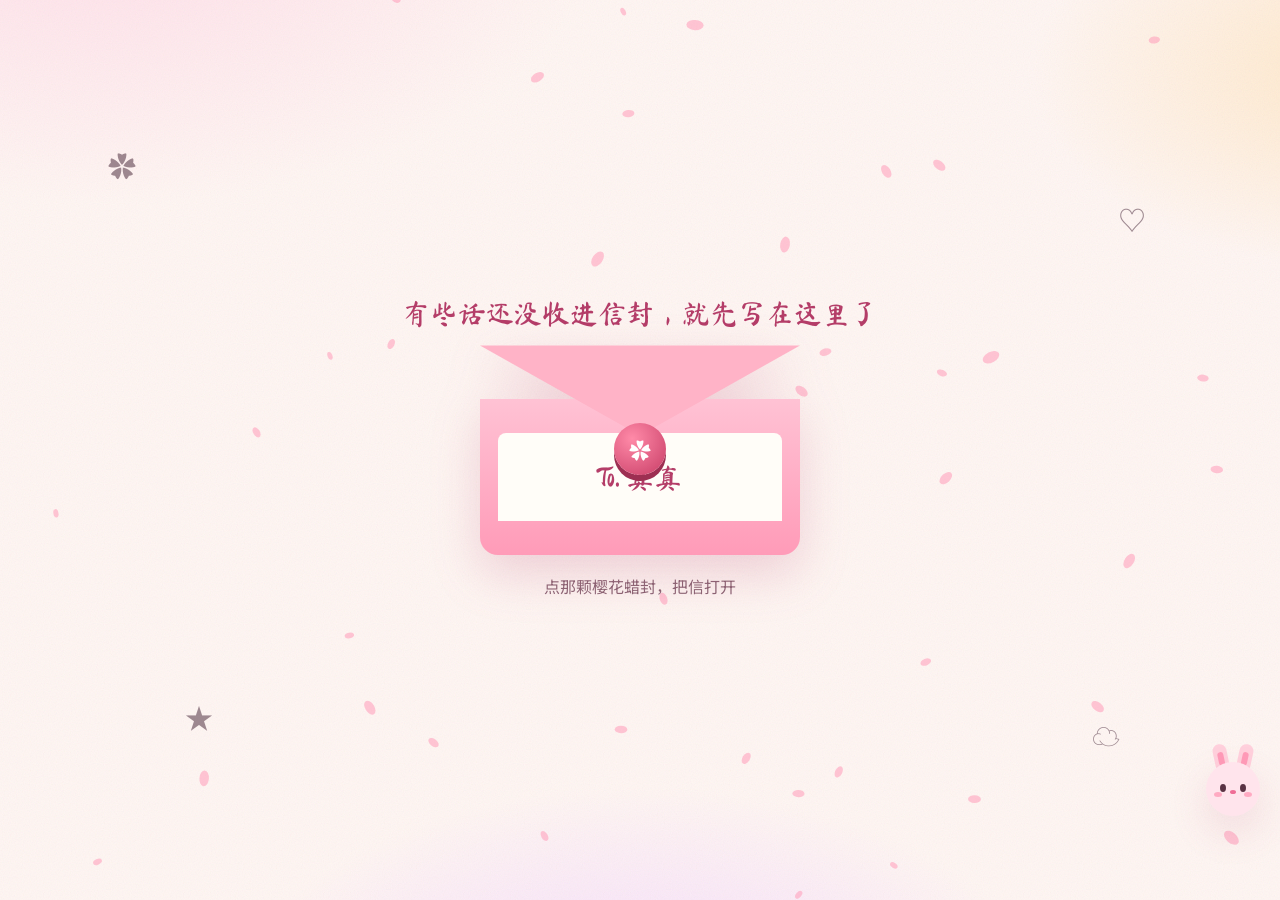
==== index.html @ fe78d2ff "Add files via upload" ====
<!DOCTYPE html>
<html lang="zh-CN">
<head>
  <meta charset="UTF-8" />
  <meta name="viewport" content="width=device-width, initial-scale=1, viewport-fit=cover" />
  <meta name="theme-color" content="#ffb3c7" />
  <title>To 真真</title>
  <meta name="description" content="狗晨留给真真的几页字。打开就会看见。" />
  <meta property="og:title" content="To 真真" />
  <meta property="og:description" content="有些话还没收进信封，就先写在这里了。" />
  <link rel="icon" href="assets/favicon.svg" type="image/svg+xml" />
  <link rel="preconnect" href="https://fonts.googleapis.com" />
  <link rel="preconnect" href="https://fonts.gstatic.com" crossorigin />
  <link href="https://fonts.googleapis.com/css2?family=Ma+Shan+Zheng&family=Noto+Sans+SC:wght@400;500;700&family=Noto+Serif+SC:wght@400;600&family=ZCOOL+XiaoWei&display=swap" rel="stylesheet" />
  <link rel="stylesheet" href="css/style.css" />
</head>
<body>
  <canvas id="fx" aria-hidden="true"></canvas>
  <div class="grain" aria-hidden="true"></div>

  <div id="loader" class="screen loader hidden">
    <div class="loader-card">
      <div class="chibi chibi-lg" aria-hidden="true">
        <span class="ear left"></span><span class="ear right"></span>
        <span class="face">
          <i class="eye"></i><i class="eye"></i>
          <i class="blush l"></i><i class="blush r"></i>
          <i class="nose"></i>
        </span>
      </div>
      <p class="hand">正在把信封展开…</p>
      <div class="bar"><i></i></div>
    </div>
  </div>

  <div id="gate" class="screen gate hidden">
    <div class="paper-card gate-card">
      <div class="tape"></div>
      <h2 class="cute-title">先说一个小暗号</h2>
      <p class="soft" id="secretHint">只有我们知道的那句</p>
      <form id="gateForm">
        <input id="secretInput" type="text" autocomplete="off" placeholder="在这里轻轻输入…" />
        <button type="submit" class="btn">进去看看</button>
      </form>
      <p class="tiny error hidden" id="gateError">好像不是这个哦，再想想？</p>
    </div>
  </div>

  <div id="landing" class="screen landing">
    <div class="float-stickers">
      <button class="sticker s1" data-egg="0" type="button">✿</button>
      <button class="sticker s2" data-egg="1" type="button">♡</button>
      <button class="sticker s3" data-egg="2" type="button">★</button>
      <button class="sticker s4" data-egg="3" type="button">☁</button>
    </div>

    <p class="landing-kicker" id="landingLine">有些话还没收进信封，就先写在这里了</p>
    <button class="envelope" id="envelope" type="button" aria-label="打开信封">
      <span class="flap"></span>
      <span class="pocket"></span>
      <span class="letter-peek" id="letterPeek">To. 真真</span>
      <span class="seal" id="seal">✿</span>
    </button>
    <p class="soft landing-hint" id="landingHint">点那颗樱花蜡封，把信打开</p>
  </div>

  <div id="app" class="app hidden">
    <header class="topbar">
      <div class="brand">
        <span class="heart-dot" data-egg="4" role="button" tabindex="0"></span>
        <span id="pageTitle">To 真真</span>
      </div>
      <div class="top-actions">
        <span class="egg-chip" id="eggChip" hidden>彩蛋 0</span>
        <button class="icon-btn" id="musicBtn" type="button" aria-label="音乐盒">♪</button>
        <button class="icon-btn" id="themeBtn" type="button" aria-label="日夜">☾</button>
      </div>
    </header>

    <main>
      <section class="page active" id="page-home" data-page="home">
        <div class="hero-block">
          <p class="stamp" id="todayStamp">今天</p>
          <h1 class="hero-title"><span id="herNameHero">真真</span></h1>
          <p class="hero-sub" id="subtitle">有些话，适合慢慢看</p>
          <p class="from-line">from <span id="myNameHero">狗晨</span> · 写给你看的几页</p>
        </div>

        <button class="vn-box" id="vnBox" type="button">
          <span class="vn-name" id="vnName">狗晨</span>
          <p class="vn-line" id="vnLine">有些话，想慢慢说给你听。</p>
          <span class="vn-hint">点这里看下一句 ▸</span>
        </button>

        <div class="nav-grid" id="navGrid"></div>

        <div class="home-row">
          <article class="paper-card tilt-right">
            <div class="tape mint"></div>
            <h3>从 8.9 起</h3>
            <p class="big-num"><span id="homeDays">0</span><small> 天</small></p>
            <p class="soft">把日子折成可以看见的数</p>
          </article>
        </div>

        <article class="paper-card">
          <h3>小花园</h3>
          <p class="soft">点还没开的花苞，会开出一句想对你说的话。</p>
          <div class="garden" id="garden"></div>
        </article>
      </section>

      <section class="page" id="page-letter" data-page="letter">
        <article class="letter-sheet">
          <div class="letter-head">
            <span class="wax">桜</span>
            <h2 id="letterTitle">还没寄出的一封</h2>
            <button class="egg-star" data-egg="5" type="button" aria-label="星星">✦</button>
          </div>
          <p class="letter-body" id="letterBody"></p>
          <p class="letter-sign" id="letterSign"></p>
          <button class="btn ghost" id="replayLetter" type="button">再读一遍</button>
        </article>
        <article class="paper-card makeup-card">
          <div class="tape pink"></div>
          <p class="makeup-tag">妆容</p>
          <h3 id="makeupTitle">底妆很清透底很服帖！鼻翼这些容易卡粉的小细节都处理的很好（有仔细观察）很像原生皮肤！妆面质感超好。</h3>
        </article>
      </section>

      <section class="page" id="page-time" data-page="time">
        <div class="section-head">
          <h2 class="cute-title">把日子数清楚</h2>
          <p class="soft">认识、分别，和还可以倒数的那些天。</p>
        </div>
        <div class="timeline" id="timeline"></div>
        <div class="time-grid">
          <article class="paper-card clock-card">
            <h3>认识了多少天</h3>
            <p class="mega" id="daysKnown">0</p>
            <p class="soft" id="meetLabel"></p>
          </article>
          <article class="paper-card clock-card">
            <h3>分别</h3>
            <p class="mega" id="daysFarewell">0</p>
            <p class="soft" id="farewellLabel"></p>
          </article>
          <article class="paper-card clock-card span-2">
            <h3 id="specialLabel">特别日子</h3>
            <div class="countdown" id="countdown"></div>
          </article>
        </div>
        <article class="paper-card custom-count">
          <div class="tape lemon"></div>
          <h3>给自己做一个倒数</h3>
          <div class="row-form">
            <input id="customDate" type="date" />
            <input id="customTitle" type="text" maxlength="20" placeholder="比如：下次考试 / 下次见面" />
            <button class="btn" id="saveCustom" type="button">开始倒数</button>
          </div>
          <div class="countdown" id="customCountdown"></div>
        </article>
      </section>

      <section class="page" id="page-memories" data-page="memories">
        <div class="section-head">
          <h2 class="cute-title">碎片墙</h2>
          <p class="soft">先用插画占着位子。以后可以换成真正的照片。</p>
        </div>
        <div class="polaroid-wall" id="memoryWall"></div>
      </section>

      <section class="page" id="page-secret" data-page="secret">
        <div class="night-field">
          <p class="soft center night-copy">天上有一颗更亮的星。连点五次。</p>
          <button class="secret-star" id="secretStar" type="button" aria-label="星星">✦</button>
          <article class="paper-card hidden" id="secretCard">
            <h3>找到啦</h3>
            <p id="hiddenMessage"></p>
          </article>
        </div>
      </section>
    </main>

    <nav class="dock" id="dock" aria-label="栏目"></nav>
  </div>

  <button class="mascot" id="mascot" type="button" aria-label="团子">
    <span class="chibi">
      <span class="ear left"></span><span class="ear right"></span>
      <span class="face">
        <i class="eye"></i><i class="eye"></i>
        <i class="blush l"></i><i class="blush r"></i>
        <i class="nose"></i>
      </span>
    </span>
    <span class="bubble hidden" id="mascotBubble"></span>
  </button>

  <script src="js/config.js"></script>
  <script src="js/main.js"></script>
</body>
</html>
---- css/style.css ----
:root {
  --cream: #fff6f3;
  --paper: #fffdfb;
  --blush: #ffd6e2;
  --pink: #ff9bb8;
  --rose: #ef6d96;
  --deep: #b43d68;
  --ink: #4f3040;
  --mute: #8b6574;
  --gold: #f3c48a;
  --mint: #c8efe4;
  --lemon: #ffe7b3;
  --lavender: #ead4f6;
  --shadow: 0 16px 40px rgba(180, 61, 104, 0.14);
  --font-ui: "Noto Sans SC", "PingFang SC", sans-serif;
  --font-cute: "ZCOOL XiaoWei", "Ma Shan Zheng", serif;
  --font-hand: "Ma Shan Zheng", "ZCOOL XiaoWei", cursive;
  --font-serif: "Noto Serif SC", "Songti SC", serif;
}

*,
*::before,
*::after { box-sizing: border-box; }

html, body { margin: 0; min-height: 100%; }

body {
  font-family: var(--font-ui);
  color: var(--ink);
  background:
    radial-gradient(900px 500px at 8% -8%, #ffe0ea 0%, transparent 55%),
    radial-gradient(700px 400px at 108% 8%, #ffe8c8 0%, transparent 50%),
    radial-gradient(800px 500px at 50% 118%, #f3d6ff 0%, transparent 55%),
    var(--cream);
  overflow-x: hidden;
}

body.night {
  --cream: #22161f;
  --paper: #35242c;
  --ink: #ffe9f0;
  --mute: #d7b0be;
  --shadow: 0 16px 40px rgba(0, 0, 0, 0.35);
  background:
    radial-gradient(700px 400px at 18% 0%, #4a2740 0%, transparent 55%),
    radial-gradient(600px 360px at 100% 18%, #3a2a55 0%, transparent 50%),
    #161016;
}

#fx {
  position: fixed;
  inset: 0;
  width: 100%;
  height: 100%;
  pointer-events: none;
  z-index: 3;
}

.grain {
  position: fixed;
  inset: 0;
  pointer-events: none;
  z-index: 2;
  opacity: .18;
  background-image: url("data:image/svg+xml,%3Csvg xmlns='http://www.w3.org/2000/svg' width='140' height='140'%3E%3Cfilter id='n'%3E%3CfeTurbulence type='fractalNoise' baseFrequency='.85' numOctaves='2' stitchTiles='stitch'/%3E%3C/filter%3E%3Crect width='140' height='140' filter='url(%23n)' opacity='.45'/%3E%3C/svg%3E");
}

.hidden { display: none !important; }

.screen {
  min-height: 100dvh;
  display: grid;
  place-items: center;
  padding: 24px;
  position: relative;
  z-index: 4;
}

.loader-card, .gate-card { text-align: center; }
.hand {
  font-family: var(--font-hand);
  font-size: 24px;
  color: var(--deep);
  margin: 12px 0 0;
}

.bar {
  width: 160px;
  height: 8px;
  margin: 16px auto 0;
  background: #ffd0dd;
  border-radius: 99px;
  overflow: hidden;
}

.bar i {
  display: block;
  height: 100%;
  width: 40%;
  background: linear-gradient(90deg, #ff9bb8, #ef6d96);
  border-radius: 99px;
  animation: load 1.1s ease-in-out infinite;
}

@keyframes load {
  0% { transform: translateX(-80%); }
  100% { transform: translateX(280%); }
}

.paper-card {
  position: relative;
  background: var(--paper);
  border-radius: 22px;
  padding: 22px 22px 20px;
  box-shadow: var(--shadow);
  border: 1px solid rgba(239, 109, 150, 0.12);
}

.tape {
  position: absolute;
  top: -12px;
  left: 50%;
  width: 88px;
  height: 22px;
  transform: translateX(-50%) rotate(-3deg);
  background: rgba(255, 183, 204, 0.72);
  border-radius: 2px;
  box-shadow: 0 2px 0 rgba(255, 255, 255, 0.4) inset;
}

.tape.pink { background: rgba(255, 155, 184, 0.55); }
.tape.mint { background: rgba(160, 230, 210, 0.6); left: 28px; transform: rotate(6deg); }
.tape.lemon { background: rgba(255, 226, 150, 0.65); }

.cute-title {
  font-family: var(--font-cute);
  font-size: 28px;
  font-weight: 400;
  margin: 8px 0;
  color: var(--deep);
}

body.night .cute-title { color: #ffc0d4; }

.soft { color: var(--mute); line-height: 1.7; }
.tiny { font-size: 13px; }
.error { color: var(--rose); }
.center { text-align: center; }

.btn, .icon-btn, .dock button, .envelope, .sticker, .mascot, .secret-star, .egg-star, .vn-box, .nav-card, .bud {
  font: inherit;
  cursor: pointer;
  border: 0;
}

.btn {
  background: linear-gradient(180deg, #ffb3c9, #ef6d96);
  color: #fff;
  padding: 10px 20px;
  border-radius: 999px;
  box-shadow: 0 8px 18px rgba(239, 109, 150, 0.28);
  transition: transform .18s ease, filter .18s ease;
}

.btn:hover { transform: translateY(-2px) scale(1.03); filter: brightness(1.05); }
.btn.ghost {
  background: transparent;
  color: var(--rose);
  box-shadow: none;
  border: 1.5px dashed #ffb3c7;
}

input[type="text"], input[type="date"] {
  width: 100%;
  border: 1.5px solid #ffd0dd;
  background: #fff;
  color: var(--ink);
  border-radius: 14px;
  padding: 10px 12px;
  font: inherit;
}

body.night input { background: #2b1f26; border-color: #6a3d50; color: #ffe9f0; }

/* landing */
.landing {
  display: flex;
  flex-direction: column;
  align-items: center;
  justify-content: center;
  gap: 18px;
  text-align: center;
}
.landing-kicker {
  font-family: var(--font-hand);
  font-size: 28px;
  color: var(--deep);
  margin: 0;
}
.landing-hint { margin: 0; }

.float-stickers { position: absolute; inset: 0; overflow: hidden; }
.sticker {
  position: absolute;
  background: none;
  color: inherit;
  font-size: 28px;
  opacity: .55;
  animation: drift 7s ease-in-out infinite;
}
.sticker:hover { opacity: 1; }
.sticker.s1 { left: 8%; top: 16%; }
.sticker.s2 { right: 10%; top: 22%; animation-delay: .8s; }
.sticker.s3 { left: 14%; bottom: 18%; animation-delay: 1.4s; }
.sticker.s4 { right: 12%; bottom: 16%; animation-delay: .4s; }
@keyframes drift {
  50% { transform: translateY(-10px) rotate(8deg); }
}

.envelope {
  width: min(320px, 86vw);
  height: 210px;
  position: relative;
  background: transparent;
  filter: drop-shadow(0 18px 24px rgba(180, 61, 104, 0.2));
}
.envelope .pocket {
  position: absolute;
  inset: 54px 0 0;
  background: linear-gradient(180deg, #ffc2d4, #ff9bb8);
  border-radius: 0 0 18px 18px;
}
.envelope .flap {
  position: absolute;
  left: 0; right: 0; top: 0;
  height: 90px;
  background: #ffb3c7;
  clip-path: polygon(0 0, 100% 0, 50% 100%);
  transform-origin: top center;
  transition: transform .7s cubic-bezier(.2, .8, .2, 1);
  z-index: 2;
}
.envelope.open .flap { transform: rotateX(180deg); }
.letter-peek {
  position: absolute;
  left: 18px; right: 18px;
  top: 70px;
  height: 88px;
  background: #fffdf8;
  border-radius: 8px 8px 0 0;
  display: grid;
  place-items: center;
  font-family: var(--font-hand);
  font-size: 28px;
  color: var(--deep);
  transform: translateY(18px);
  transition: transform .7s .15s ease;
  z-index: 1;
}
.envelope.open .letter-peek { transform: translateY(-46px); }
.seal {
  position: absolute;
  left: 50%;
  top: 78px;
  transform: translateX(-50%);
  width: 52px;
  height: 52px;
  border-radius: 50%;
  background: radial-gradient(circle at 35% 30%, #ff8aa8, #c83d66);
  color: #fff;
  display: grid;
  place-items: center;
  font-size: 22px;
  z-index: 3;
  box-shadow: 0 6px 0 #9d2f52;
  transition: transform .35s ease, opacity .35s ease;
}
.envelope.open .seal { transform: translateX(-50%) scale(.4) rotate(20deg); opacity: 0; }

/* envelope */
.mail {
  width: min(340px, 88vw);
  height: 248px;
  position: relative;
  background: transparent;
  margin: 8px auto 0;
  filter: drop-shadow(0 22px 28px rgba(180, 61, 104, 0.22));
  transition: transform .3s ease;
}
.mail:hover { transform: translateY(-4px); }
.mail-glow {
  position: absolute;
  inset: 40px 20px 10px;
  background: radial-gradient(circle, rgba(255, 155, 184, .45), transparent 70%);
  filter: blur(12px);
}

.mail-back {
  position: absolute;
  left: 0; right: 0; top: 58px; bottom: 0;
  background: linear-gradient(180deg, #f4a0b8, #ef8aa8);
  border-radius: 8px 8px 20px 20px;
  z-index: 1;
}

.mail-letter {
  position: absolute;
  left: 22px; right: 22px;
  top: 62px;
  height: 118px;
  background:
    repeating-linear-gradient(transparent, transparent 21px, rgba(239, 109, 150, .12) 22px),
    #fffaf4;
  border-radius: 6px 6px 0 0;
  display: flex;
  flex-direction: column;
  align-items: center;
  justify-content: center;
  gap: 2px;
  transform: translateY(16px);
  transition: transform .75s .12s cubic-bezier(.2, .8, .2, 1);
  z-index: 2;
  box-shadow: 0 -6px 16px rgba(180, 61, 104, 0.08);
}
.mail-rule {
  position: absolute;
  left: 14px; top: 10px; bottom: 10px;
  width: 3px;
  background: #ffc3d2;
  border-radius: 3px;
}
.mail-to {
  font-family: var(--font-hand);
  font-size: 30px;
  color: var(--deep);
  line-height: 1;
}
.mail-from {
  font-size: 12px;
  letter-spacing: .12em;
  color: #c07a90;
}
.mail-dots { color: #efb0c2; font-size: 11px; letter-spacing: .3em; }
.mail.open .mail-letter { transform: translateY(-52px); }

.mail-pocket {
  position: absolute;
  left: 0; right: 0; top: 78px; bottom: 0;
  background:
    linear-gradient(180deg, rgba(255,255,255,.18), transparent 28%),
    linear-gradient(180deg, #ffc2d4 0%, #ff9bb8 100%);
  border-radius: 0 0 20px 20px;
  overflow: hidden;
  z-index: 3;
}
.mail-pattern {
  position: absolute;
  inset: 0;
  opacity: .22;
  background-image:
    radial-gradient(circle at 20% 30%, #fff 0 2px, transparent 3px),
    radial-gradient(circle at 70% 60%, #fff 0 1.6px, transparent 2.4px),
    radial-gradient(circle at 40% 80%, #fff 0 2px, transparent 3px);
  background-size: 46px 46px;
}
.mail-stamp {
  position: absolute;
  top: 14px;
  right: 14px;
  width: 42px;
  height: 50px;
  filter: drop-shadow(0 3px 0 rgba(180, 61, 104, .12));
}
.mail-stamp svg { width: 100%; height: 100%; display: block; }

.mail-flap {
  position: absolute;
  left: 0; right: 0; top: 18px;
  height: 96px;
  z-index: 5;
  transform-origin: top center;
  transform-style: preserve-3d;
  transition: transform .8s cubic-bezier(.2, .8, .2, 1);
  clip-path: polygon(0 0, 100% 0, 50% 100%);
  background: linear-gradient(180deg, #ffd0dc, #ffb0c6);
  filter: drop-shadow(0 4px 0 rgba(180, 61, 104, .08));
}
.mail-flap .flap-liner {
  position: absolute;
  inset: 10px 18px 18px;
  clip-path: polygon(0 0, 100% 0, 50% 100%);
  background: linear-gradient(180deg, #fff1f5, #ffd6e4);
  opacity: .7;
}
.mail.open .mail-flap {
  transform: rotateX(186deg);
  z-index: 1;
}

.mail-seal {
  position: absolute;
  left: 50%;
  top: 86px;
  width: 58px;
  height: 58px;
  transform: translateX(-50%);
  z-index: 6;
  filter: drop-shadow(0 6px 0 #8f2d4c);
  transition: transform .45s ease, opacity .45s ease, top .45s ease;
}
.mail-seal svg { width: 100%; height: 100%; display: block; }
.mail:hover .mail-seal { transform: translateX(-50%) scale(1.06); }
.mail.open .mail-seal {
  top: 150px;
  transform: translateX(-50%) rotate(24deg) scale(.55);
  opacity: 0;
}

.mail-cat {
  position: absolute;
  left: -10px;
  bottom: 18px;
  width: 46px;
  height: 42px;
  z-index: 7;
  animation: peek 3.4s ease-in-out infinite;
}
@keyframes peek {
  50% { transform: translateY(-4px) rotate(-4deg); }
}
.cat-ear {
  position: absolute;
  top: -2px;
  width: 0; height: 0;
  border-left: 8px solid transparent;
  border-right: 8px solid transparent;
  border-bottom: 14px solid #ffe4ec;
}
.cat-ear.l { left: 4px; transform: rotate(-18deg); }
.cat-ear.r { right: 4px; transform: rotate(18deg); }
.cat-ear::after {
  content: "";
  position: absolute;
  left: -3px; top: 6px;
  border-left: 3px solid transparent;
  border-right: 3px solid transparent;
  border-bottom: 7px solid #ff9bb8;
}
.cat-face {
  position: absolute;
  left: 3px; right: 3px; bottom: 0;
  height: 32px;
  background: #ffe4ec;
  border-radius: 50%;
  box-shadow: 0 6px 12px rgba(180, 61, 104, .18);
}
.cat-eye {
  position: absolute;
  top: 13px;
  width: 5px; height: 6px;
  background: #5a3344;
  border-radius: 50%;
}
.cat-eye:first-child { left: 10px; }
.cat-eye:nth-child(2) { right: 10px; }
.cat-blush {
  position: absolute;
  top: 18px;
  width: 7px; height: 4px;
  background: #ff9bb8;
  border-radius: 50%;
}
.cat-blush.l { left: 5px; }
.cat-blush.r { right: 5px; }

/* app chrome */
.app {
  position: relative;
  z-index: 4;
  max-width: 980px;
  margin: 0 auto;
  padding: 18px 16px 118px;
}

.topbar {
  display: flex;
  justify-content: space-between;
  align-items: center;
  margin-bottom: 10px;
}

.brand {
  font-family: var(--font-cute);
  display: flex;
  gap: 8px;
  align-items: center;
  font-size: 18px;
}

.heart-dot {
  width: 12px; height: 12px;
  background: var(--rose);
  transform: rotate(45deg);
  border-radius: 2px;
  position: relative;
  cursor: pointer;
}
.heart-dot::before, .heart-dot::after {
  content: "";
  position: absolute;
  width: 12px; height: 12px;
  background: var(--rose);
  border-radius: 50%;
}
.heart-dot::before { left: -6px; top: 0; }
.heart-dot::after { left: 0; top: -6px; }

.top-actions { display: flex; gap: 8px; align-items: center; }
.egg-chip {
  font-size: 12px;
  color: var(--rose);
  background: #fff;
  border-radius: 999px;
  padding: 4px 10px;
  box-shadow: var(--shadow);
}
body.night .egg-chip { background: #3a2730; }

.icon-btn {
  width: 40px; height: 40px;
  border-radius: 50%;
  background: #fff;
  box-shadow: var(--shadow);
  color: var(--rose);
}
body.night .icon-btn { background: #3a2730; }

.page { display: none; animation: rise .45s ease; }
.page.active { display: block; }
@keyframes rise {
  from { opacity: 0; transform: translateY(12px); }
  to { opacity: 1; transform: none; }
}

.hero-block { text-align: center; padding: 18px 8px 8px; }
.stamp {
  display: inline-block;
  border: 2px dashed var(--rose);
  color: var(--rose);
  padding: 2px 10px;
  border-radius: 8px;
  transform: rotate(-6deg);
  font-size: 12px;
  letter-spacing: 1px;
}
.hero-title {
  font-family: var(--font-cute);
  font-size: clamp(40px, 9vw, 64px);
  margin: 10px 0 6px;
  color: var(--deep);
}
body.night .hero-title { color: #ffc6d8; }
.hero-sub { font-family: var(--font-serif); font-size: 18px; margin: 0; }
.from-line { color: var(--mute); font-size: 13px; }

.vn-box {
  display: block;
  width: 100%;
  margin: 8px 0 18px;
  text-align: left;
  background: linear-gradient(180deg, rgba(255,253,251,.95), rgba(255,240,245,.95));
  border: 2px solid rgba(239, 109, 150, .28);
  border-radius: 6px 20px 16px 16px;
  padding: 16px 18px 14px;
  box-shadow: var(--shadow);
  color: inherit;
}
body.night .vn-box {
  background: linear-gradient(180deg, #3a2730, #2d1e28);
  border-color: #7a4560;
}
.vn-name {
  display: inline-block;
  background: var(--rose);
  color: #fff;
  font-size: 12px;
  padding: 2px 10px;
  border-radius: 999px;
  margin-bottom: 8px;
}
.vn-line {
  font-family: var(--font-serif);
  font-size: 18px;
  margin: 0 0 6px;
  line-height: 1.7;
}
.vn-hint { font-size: 12px; color: var(--mute); }

.nav-grid, .word-grid, .time-grid, .polaroid-wall, .home-row, .home-play {
  display: grid;
  gap: 14px;
}

.nav-grid {
  grid-template-columns: repeat(2, 1fr);
  margin: 0 0 16px;
}

.nav-card {
  background: var(--paper);
  border-radius: 20px;
  padding: 16px;
  text-align: left;
  box-shadow: var(--shadow);
  color: inherit;
  min-height: 104px;
  transition: transform .2s ease;
}
.nav-card:hover { transform: translateY(-4px) rotate(-1deg); }
.nav-card b { display: block; font-family: var(--font-cute); font-size: 20px; font-weight: 400; margin-bottom: 6px; }
.nav-card span { color: var(--mute); font-size: 13px; line-height: 1.5; }
.nav-card:nth-child(1) { background: #fff1f5; }
.nav-card:nth-child(2) { background: #fff6e8; }
.nav-card:nth-child(3) { background: #f3fff8; }
.nav-card:nth-child(4) { background: #f7f0ff; }

.home-row { grid-template-columns: minmax(240px, 360px); justify-content: center; }
.home-play { grid-template-columns: 1fr 1fr; margin-top: 14px; }
.tilt-left { transform: rotate(-1.2deg); }
.tilt-right { transform: rotate(1.5deg); text-align: center; }
.quote-line { font-family: var(--font-serif); font-size: 20px; margin: 8px 0 0; line-height: 1.7; }
.big-num { font-family: var(--font-cute); font-size: 42px; margin: 4px 0; color: var(--rose); }
.big-num small { font-size: 16px; color: var(--mute); }

.gacha-card { text-align: center; }
.gacha-stage { margin-top: 14px; perspective: 800px; }
.acg-card {
  min-height: 140px;
  border-radius: 16px;
  background:
    radial-gradient(circle at 20% 20%, rgba(255,255,255,.7), transparent 40%),
    linear-gradient(160deg, #ffd0e0, #e8d4ff 55%, #ffe7c2);
  display: grid;
  place-items: center;
  padding: 18px;
  box-shadow: var(--shadow);
  transform-style: preserve-3d;
  transition: transform .5s ease;
}
.acg-card.flip { animation: flipin .55s ease; }
@keyframes flipin {
  0% { transform: rotateY(90deg) scale(.92); }
  100% { transform: none; }
}
.acg-star { color: #fff; text-shadow: 0 0 10px #fff; font-size: 18px; }
.acg-card p {
  font-family: var(--font-serif);
  font-size: 18px;
  margin: 8px 0 0;
}

.section-head { text-align: center; margin: 8px 0 18px; }

.letter-sheet {
  background:
    repeating-linear-gradient(transparent, transparent 33px, rgba(239, 109, 150, 0.1) 34px),
    #fffdf8;
  border-radius: 8px 28px 16px 16px;
  padding: 28px 26px 22px;
  box-shadow: var(--shadow);
  min-height: 420px;
}
.letter-head { display: flex; align-items: center; gap: 10px; }
.wax {
  width: 36px; height: 36px; border-radius: 50%;
  background: #d94a73; color: #fff;
  display: grid; place-items: center;
  font-size: 14px;
}
.letter-head h2 { font-family: var(--font-cute); font-weight: 400; margin: 0; flex: 1; }
.egg-star {
  background: none;
  color: #e8b14a;
  font-size: 22px;
}
.letter-body {
  font-family: var(--font-serif);
  font-size: 18px;
  line-height: 2;
  white-space: pre-wrap;
  min-height: 180px;
}
.letter-sign { text-align: right; font-family: var(--font-hand); font-size: 26px; }

.draw-box { text-align: center; margin-bottom: 16px; }
.drawn {
  margin-top: 16px;
  font-family: var(--font-serif);
  font-size: 22px;
  color: var(--deep);
}

.makeup-card { margin-top: 22px; }
.makeup-tag {
  display: inline-block;
  font-size: 12px;
  color: var(--rose);
  letter-spacing: .12em;
  margin: 0 0 6px;
}
.makeup-card h3 {
  font-family: var(--font-serif);
  font-weight: 400;
  font-size: 18px;
  line-height: 1.9;
  margin: 0;
  color: var(--ink);
}

.next-peek { cursor: pointer; text-align: left; }
.promise-hero { text-align: center; }
.promise-hero h3 {
  font-family: var(--font-cute);
  font-weight: 400;
  font-size: 32px;
  margin: 4px 0 8px;
  color: var(--deep);
}
.promise-place { color: var(--rose); margin: 0 0 8px; }
.promise-list {
  display: grid;
  grid-template-columns: repeat(auto-fill, minmax(200px, 1fr));
  gap: 14px;
  margin-top: 14px;
}
.promise-item b {
  display: block;
  font-family: var(--font-cute);
  font-weight: 400;
  color: var(--rose);
  margin-bottom: 6px;
}
.promise-item p { margin: 0; line-height: 1.7; }

.vows-head { margin-top: 36px; }
.vow-grid {
  display: grid;
  grid-template-columns: repeat(auto-fill, minmax(200px, 1fr));
  gap: 14px;
}
.vow-card {
  background: var(--paper);
  border-radius: 18px;
  padding: 16px;
  box-shadow: var(--shadow);
  transform: rotate(var(--r, 0deg));
  cursor: pointer;
  border-left: 3px solid #ffb3c7;
}
.vow-card b {
  display: block;
  font-family: var(--font-cute);
  font-weight: 400;
  color: var(--rose);
  margin-bottom: 6px;
}
.vow-card p { margin: 0; line-height: 1.7; font-size: 14px; }

.word-grid { grid-template-columns: repeat(auto-fill, minmax(220px, 1fr)); }
.word-card {
  background: var(--paper);
  border-radius: 18px;
  padding: 16px;
  box-shadow: var(--shadow);
  transform: rotate(var(--r, 0deg));
  cursor: pointer;
}
.word-card q { font-family: var(--font-serif); font-size: 18px; quotes: none; display: block; line-height: 1.7; }
.word-card small { display: block; margin-top: 10px; color: var(--mute); }

.timeline {
  display: flex;
  justify-content: space-between;
  gap: 8px;
  margin: 0 8px 18px;
  position: relative;
}
.timeline::before {
  content: "";
  position: absolute;
  left: 8%; right: 8%;
  top: 11px;
  height: 2px;
  background: linear-gradient(90deg, #ffb3c7, #e8d4ff);
}
.tl-node { flex: 1; text-align: center; position: relative; z-index: 1; }
.tl-node i {
  display: block;
  width: 14px; height: 14px;
  margin: 5px auto 8px;
  border-radius: 50%;
  background: #ff9bb8;
  box-shadow: 0 0 0 4px rgba(255, 155, 184, .25);
}
.tl-node.now i { background: var(--rose); }
.tl-node b { display: block; font-size: 12px; color: var(--deep); }
.tl-node span { font-size: 11px; color: var(--mute); }

.time-grid { grid-template-columns: 1fr 1fr; }
.clock-card { text-align: center; }
.mega { font-family: var(--font-cute); font-size: 56px; margin: 8px 0; color: var(--rose); }
.span-2 { grid-column: 1 / -1; }
.countdown {
  display: flex;
  justify-content: center;
  gap: 10px;
  flex-wrap: wrap;
  margin-top: 8px;
}
.count-cell {
  min-width: 72px;
  background: #fff4f7;
  border-radius: 14px;
  padding: 10px 8px;
}
body.night .count-cell { background: #4a2c38; }
.count-cell b { display: block; font-size: 28px; font-family: var(--font-cute); color: var(--rose); }
.count-cell span { font-size: 12px; color: var(--mute); }

.row-form {
  display: grid;
  grid-template-columns: 1fr;
  gap: 8px;
  margin: 10px 0;
}

.polaroid-wall { grid-template-columns: repeat(auto-fill, minmax(180px, 1fr)); }
.polaroid {
  background: #fff;
  padding: 10px 10px 36px;
  box-shadow: var(--shadow);
  transform: rotate(var(--r, -2deg));
  cursor: pointer;
  transition: transform .2s ease;
  position: relative;
}
.polaroid:hover { transform: rotate(0deg) scale(1.04); z-index: 2; }
.polaroid .pic {
  width: 100%;
  height: 140px;
  object-fit: cover;
  border-radius: 4px;
  display: grid;
  place-items: center;
  font-size: 42px;
}
.polaroid figcaption {
  font-family: var(--font-hand);
  font-size: 20px;
  text-align: center;
  margin-top: 8px;
}
.polaroid small { display: block; text-align: center; color: var(--mute); font-size: 12px; }
.tag {
  position: absolute;
  top: 8px; left: 8px;
  background: #ffd0dd;
  font-size: 11px;
  padding: 2px 6px;
  border-radius: 99px;
}

.wish-box { margin-top: 18px; text-align: center; }
.jar-wrap { display: grid; place-items: center; margin: 10px 0; }
.jar {
  width: 180px;
  height: 220px;
  border: 8px solid #f3c2d0;
  border-top-width: 18px;
  border-radius: 20px 20px 40px 40px;
  background: linear-gradient(180deg, rgba(255,255,255,.3), rgba(255,183,204,.25));
  position: relative;
  overflow: hidden;
}
.slip {
  position: absolute;
  padding: 3px 7px;
  font-size: 11px;
  border-radius: 6px;
  background: #fff;
  color: var(--deep);
  max-width: 120px;
  white-space: nowrap;
  overflow: hidden;
  text-overflow: ellipsis;
  box-shadow: 0 2px 8px rgba(180, 61, 104, 0.15);
}

.garden {
  display: grid;
  grid-template-columns: repeat(3, 1fr);
  gap: 8px;
  margin-top: 10px;
}
.bud {
  aspect-ratio: 1;
  background: transparent;
  display: grid;
  place-items: end center;
  padding-bottom: 6px;
  color: var(--ink);
}
.bud .stem { width: 6px; height: 40px; background: #8dcf9a; border-radius: 6px; }
.bud .head {
  width: 30px; height: 30px;
  margin-bottom: -8px;
  border-radius: 50%;
  background: #f4b4c6;
  transition: transform .45s ease, background .3s, box-shadow .3s;
}
.bud.bloom .head {
  background: #ef6d96;
  box-shadow: 0 0 0 8px rgba(239, 109, 150, 0.18);
  transform: scale(1.3);
}
.bud small {
  grid-column: 1;
  font-size: 11px;
  color: var(--mute);
}

.night-field {
  min-height: 420px;
  border-radius: 24px;
  background:
    radial-gradient(circle at 20% 20%, #fff 0 1px, transparent 2px),
    radial-gradient(circle at 70% 30%, #fff 0 1px, transparent 2px),
    radial-gradient(circle at 40% 70%, #fff 0 1.2px, transparent 2px),
    linear-gradient(180deg, #2a1830, #4a2744);
  padding: 28px 16px;
  color: #ffe6ef;
  text-align: center;
}
.night-copy { color: #f3c8d6; }
.secret-star {
  background: none;
  color: #ffe27a;
  font-size: 64px;
  filter: drop-shadow(0 0 12px #ffe27a);
  animation: tw 1.6s ease-in-out infinite;
}
@keyframes tw { 50% { transform: scale(1.12) rotate(8deg); } }
.night-field .paper-card { color: var(--ink); text-align: left; margin-top: 16px; }
body.night .night-field .paper-card { color: #ffe9f0; }

.dock {
  position: fixed;
  left: 50%;
  bottom: 16px;
  transform: translateX(-50%);
  background: rgba(255, 253, 251, 0.88);
  backdrop-filter: blur(10px);
  border-radius: 999px;
  padding: 8px;
  display: flex;
  gap: 4px;
  box-shadow: var(--shadow);
  z-index: 8;
  max-width: calc(100vw - 16px);
  overflow-x: auto;
}
body.night .dock { background: rgba(40, 24, 32, 0.88); }
.dock button {
  background: transparent;
  color: var(--mute);
  border-radius: 999px;
  padding: 8px 12px;
  white-space: nowrap;
  font-size: 13px;
}
.dock button.active { background: #ffd6e2; color: var(--deep); }

.mascot {
  position: fixed;
  right: 14px;
  bottom: 78px;
  background: none;
  z-index: 9;
}
.chibi { position: relative; display: inline-block; width: 54px; height: 54px; }
.chibi-lg { width: 86px; height: 86px; }
.chibi .ear {
  position: absolute;
  top: -18px;
  width: 14px; height: 28px;
  background: #ffd0dc;
  border-radius: 20px;
}
.chibi-lg .ear { top: -28px; width: 20px; height: 42px; }
.chibi .ear.left { left: 8px; transform: rotate(-12deg); }
.chibi .ear.right { right: 8px; transform: rotate(12deg); }
.chibi .ear::after {
  content: "";
  position: absolute;
  left: 4px; top: 8px;
  width: 6px; height: 14px;
  background: #ff9bb8;
  border-radius: 10px;
}
.chibi .face {
  position: absolute;
  inset: 0;
  background: #ffe4ec;
  border-radius: 50%;
  box-shadow: var(--shadow);
}
.chibi .eye {
  position: absolute;
  top: 22px;
  width: 6px; height: 8px;
  background: #5a3344;
  border-radius: 50%;
}
.chibi-lg .eye { top: 34px; width: 8px; height: 10px; }
.chibi .eye:first-child { left: 14px; }
.chibi .eye:nth-child(2) { right: 14px; }
.chibi-lg .eye:first-child { left: 22px; }
.chibi-lg .eye:nth-child(2) { right: 22px; }
.chibi .blush {
  position: absolute;
  top: 30px;
  width: 8px; height: 5px;
  background: #ff9bb8;
  border-radius: 50%;
  opacity: .8;
}
.chibi-lg .blush { top: 48px; width: 12px; }
.chibi .blush.l { left: 8px; }
.chibi .blush.r { right: 8px; }
.chibi-lg .blush.l { left: 12px; }
.chibi-lg .blush.r { right: 12px; }
.chibi .nose {
  position: absolute;
  left: 50%; top: 28px;
  width: 6px; height: 4px;
  background: #ef6d96;
  border-radius: 50%;
  transform: translateX(-50%);
}
.chibi-lg .nose { top: 44px; }

.bubble {
  position: absolute;
  right: 0;
  bottom: 64px;
  width: 180px;
  background: #fff;
  color: var(--ink);
  padding: 8px 10px;
  border-radius: 12px;
  font-size: 12px;
  box-shadow: var(--shadow);
  text-align: left;
}

@media (min-width: 720px) {
  .nav-grid { grid-template-columns: repeat(2, 1fr); }
  .row-form { grid-template-columns: 160px 1fr auto; }
  .promise-form { grid-template-columns: 150px 1fr 1.2fr auto; }
}

@media (max-width: 720px) {
  .home-play { grid-template-columns: 1fr; }
}

@media (max-width: 640px) {
  .home-row, .time-grid { grid-template-columns: 1fr; }
  .span-2 { grid-column: auto; }
  .letter-body { font-size: 16px; }
  .hero-title { font-size: 40px; }
  .dock button { padding: 8px 8px; font-size: 12px; }
  .mail-cat { left: 0; }
}
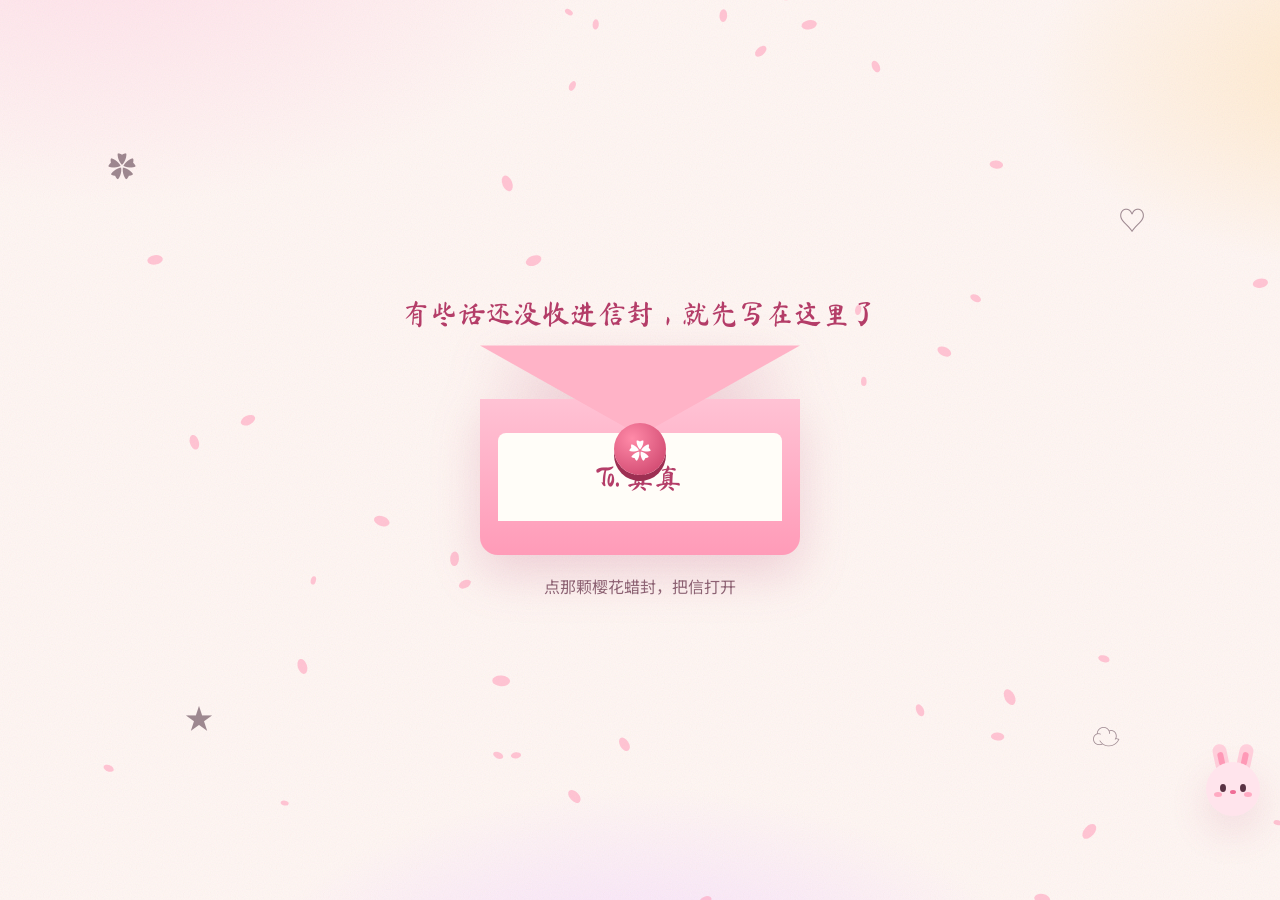
==== commit 5f4fd56b: "Update index.html" ====
--- a/index.html
+++ b/index.html
@@ -5,9 +5,9 @@
   <meta name="viewport" content="width=device-width, initial-scale=1, viewport-fit=cover" />
   <meta name="theme-color" content="#ffb3c7" />
   <title>To 真真</title>
-  <meta name="description" content="狗晨留给真真的几页字。打开就会看见。" />
+  <meta name="description" content="留给真真的几页————" />
   <meta property="og:title" content="To 真真" />
-  <meta property="og:description" content="有些话还没收进信封，就先写在这里了。" />
+  <meta property="og:description" content="写在信封中的一些话" />
   <link rel="icon" href="assets/favicon.svg" type="image/svg+xml" />
   <link rel="preconnect" href="https://fonts.googleapis.com" />
   <link rel="preconnect" href="https://fonts.gstatic.com" crossorigin />
@@ -54,14 +54,14 @@
       <button class="sticker s4" data-egg="3" type="button">☁</button>
     </div>
 
-    <p class="landing-kicker" id="landingLine">有些话还没收进信封，就先写在这里了</p>
+    <p class="landing-kicker" id="landingLine">写在信封中的一些话</p>
     <button class="envelope" id="envelope" type="button" aria-label="打开信封">
       <span class="flap"></span>
       <span class="pocket"></span>
       <span class="letter-peek" id="letterPeek">To. 真真</span>
       <span class="seal" id="seal">✿</span>
     </button>
-    <p class="soft landing-hint" id="landingHint">点那颗樱花蜡封，把信打开</p>
+    <p class="soft landing-hint" id="landingHint">OPen</p>
   </div>
 
   <div id="app" class="app hidden">
@@ -82,13 +82,13 @@
         <div class="hero-block">
           <p class="stamp" id="todayStamp">今天</p>
           <h1 class="hero-title"><span id="herNameHero">真真</span></h1>
-          <p class="hero-sub" id="subtitle">有些话，适合慢慢看</p>
-          <p class="from-line">from <span id="myNameHero">狗晨</span> · 写给你看的几页</p>
+          <p class="hero-sub" id="subtitle">一些适合慢慢看的内容</p>
+          <p class="from-line">from <span id="myNameHero">狗晨</span> · 几页信纸</p>
         </div>
 
         <button class="vn-box" id="vnBox" type="button">
           <span class="vn-name" id="vnName">狗晨</span>
-          <p class="vn-line" id="vnLine">有些话，想慢慢说给你听。</p>
+          <p class="vn-line" id="vnLine">慢慢看的一些话</p>
           <span class="vn-hint">点这里看下一句 ▸</span>
         </button>
 
@@ -99,13 +99,13 @@
             <div class="tape mint"></div>
             <h3>从 8.9 起</h3>
             <p class="big-num"><span id="homeDays">0</span><small> 天</small></p>
-            <p class="soft">把日子折成可以看见的数</p>
+            <p class="soft">日子的可视化hh</p>
           </article>
         </div>
 
         <article class="paper-card">
           <h3>小花园</h3>
-          <p class="soft">点还没开的花苞，会开出一句想对你说的话。</p>
+          <p class="soft">点开花苞有彩蛋！</p>
           <div class="garden" id="garden"></div>
         </article>
       </section>
@@ -123,14 +123,14 @@
         </article>
         <article class="paper-card makeup-card">
           <div class="tape pink"></div>
-          <p class="makeup-tag">妆容</p>
-          <h3 id="makeupTitle">底妆很清透底很服帖！鼻翼这些容易卡粉的小细节都处理的很好（有仔细观察）很像原生皮肤！妆面质感超好。</h3>
+          <p class="makeup-tag">100字妆容夸赞</p>
+          <h3 id="makeupTitle">底妆很清透底很服帖！鼻翼这些容易卡粉的小细节都处理的很好（有仔细观察）很像原生皮肤！妆面质感超好（100字）</h3>
         </article>
       </section>
 
       <section class="page" id="page-time" data-page="time">
         <div class="section-head">
-          <h2 class="cute-title">把日子数清楚</h2>
+          <h2 class="cute-title">日子的可视化</h2>
           <p class="soft">认识、分别，和还可以倒数的那些天。</p>
         </div>
         <div class="timeline" id="timeline"></div>
@@ -172,7 +172,7 @@
 
       <section class="page" id="page-secret" data-page="secret">
         <div class="night-field">
-          <p class="soft center night-copy">天上有一颗更亮的星。连点五次。</p>
+          <p class="soft center night-copy">点击星星五次有彩蛋！</p>
           <button class="secret-star" id="secretStar" type="button" aria-label="星星">✦</button>
           <article class="paper-card hidden" id="secretCard">
             <h3>找到啦</h3>
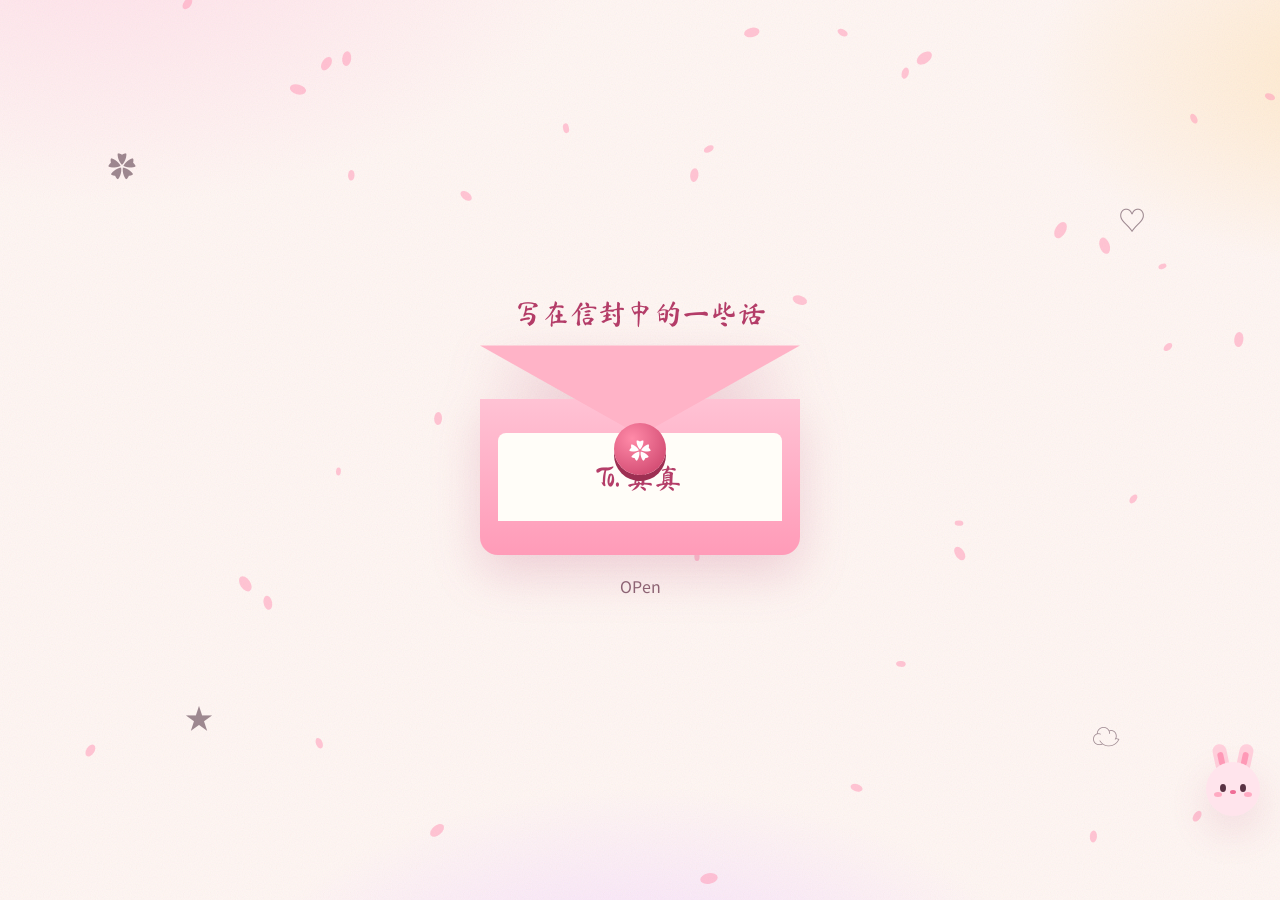
==== commit f1b55892: "Add files via upload" ====
--- a/index.html
+++ b/index.html
@@ -165,7 +165,7 @@
       <section class="page" id="page-memories" data-page="memories">
         <div class="section-head">
           <h2 class="cute-title">碎片墙</h2>
-          <p class="soft">先用插画占着位子。以后可以换成真正的照片。</p>
+          <p class="soft">二次元，和一些记下的瞬间。</p>
         </div>
         <div class="polaroid-wall" id="memoryWall"></div>
       </section>
--- a/css/style.css
+++ b/css/style.css
@@ -847,12 +847,13 @@
 .polaroid:hover { transform: rotate(0deg) scale(1.04); z-index: 2; }
 .polaroid .pic {
   width: 100%;
-  height: 140px;
+  height: 200px;
   object-fit: cover;
   border-radius: 4px;
   display: grid;
   place-items: center;
   font-size: 42px;
+  background: #ffe8ef;
 }
 .polaroid figcaption {
   font-family: var(--font-hand);
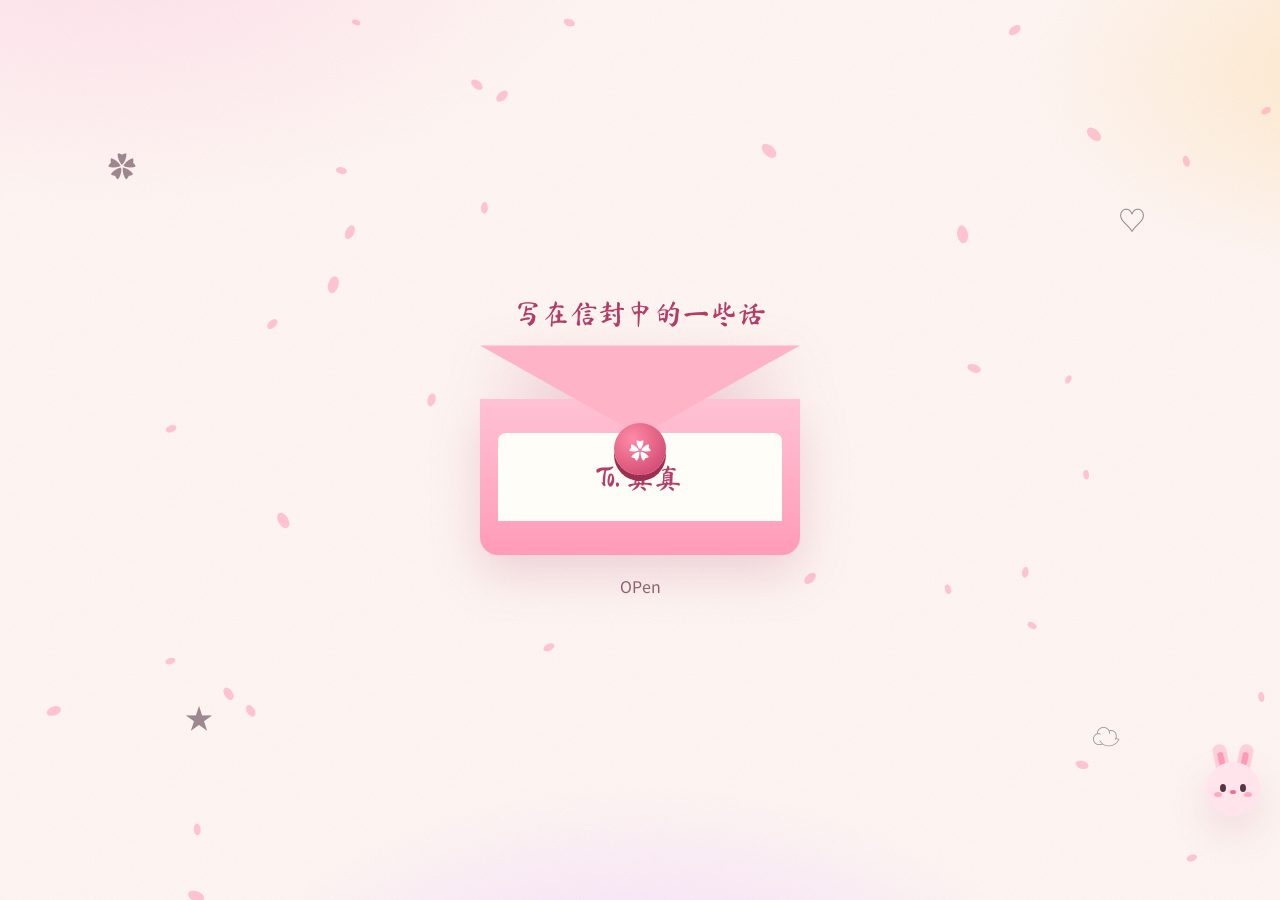
==== commit 31c925cd: "Add files via upload" ====
--- a/index.html
+++ b/index.html
@@ -13,8 +13,10 @@
   <link rel="preconnect" href="https://fonts.gstatic.com" crossorigin />
   <link href="https://fonts.googleapis.com/css2?family=Ma+Shan+Zheng&family=Noto+Sans+SC:wght@400;500;700&family=Noto+Serif+SC:wght@400;600&family=ZCOOL+XiaoWei&display=swap" rel="stylesheet" />
   <link rel="stylesheet" href="css/style.css" />
+  <base href="./" />
 </head>
 <body>
+  <p id="configHint" class="config-hint hidden">文字配置没加载成功。请重新上传桌面上修好的 js/config.js，然后按 Ctrl+F5 强刷。</p>
   <canvas id="fx" aria-hidden="true"></canvas>
   <div class="grain" aria-hidden="true"></div>
 
@@ -117,7 +119,32 @@
             <h2 id="letterTitle">还没寄出的一封</h2>
             <button class="egg-star" data-egg="5" type="button" aria-label="星星">✦</button>
           </div>
-          <p class="letter-body" id="letterBody"></p>
+          <p class="letter-body" id="letterBody">真真：
+
+还记得第一次和真真Call的北外滩的一晚！
+
+在相识的那一天就在倒数分别的日子
+遂很珍惜每一天
+人生的路径也许会并那么重叠——
+
+很感谢真真的出现
+认识你之后，我给自己写下过几行话激励自己
+
+永远不要丧失从头再来的勇气
+要沉着冷静，保持思考，坚持不懈，持续学习
+追赶真真的动力变成习惯
+要一直努力
+为了和如此优秀完美的女性交往
+每次想到真真就不自觉的想要
+健康饮食，坚持锻炼，作息规律
+戒掉不良嗜好，少一点短时多巴胺
+持续学习——
+留时间思考，不犯重复性问题，提高效率
+
+以后的日子希望能保持这些习惯
+也希望能和真真共勉
+
+珍重。</p>
           <p class="letter-sign" id="letterSign"></p>
           <button class="btn ghost" id="replayLetter" type="button">再读一遍</button>
         </article>
--- a/css/style.css
+++ b/css/style.css
@@ -67,6 +67,18 @@
 
 .hidden { display: none !important; }
 
+.config-hint {
+  position: sticky;
+  top: 0;
+  z-index: 20;
+  margin: 0;
+  padding: 10px 16px;
+  background: #fff3c4;
+  color: #7a4b00;
+  text-align: center;
+  font-size: 14px;
+}
+
 .screen {
   min-height: 100dvh;
   display: grid;
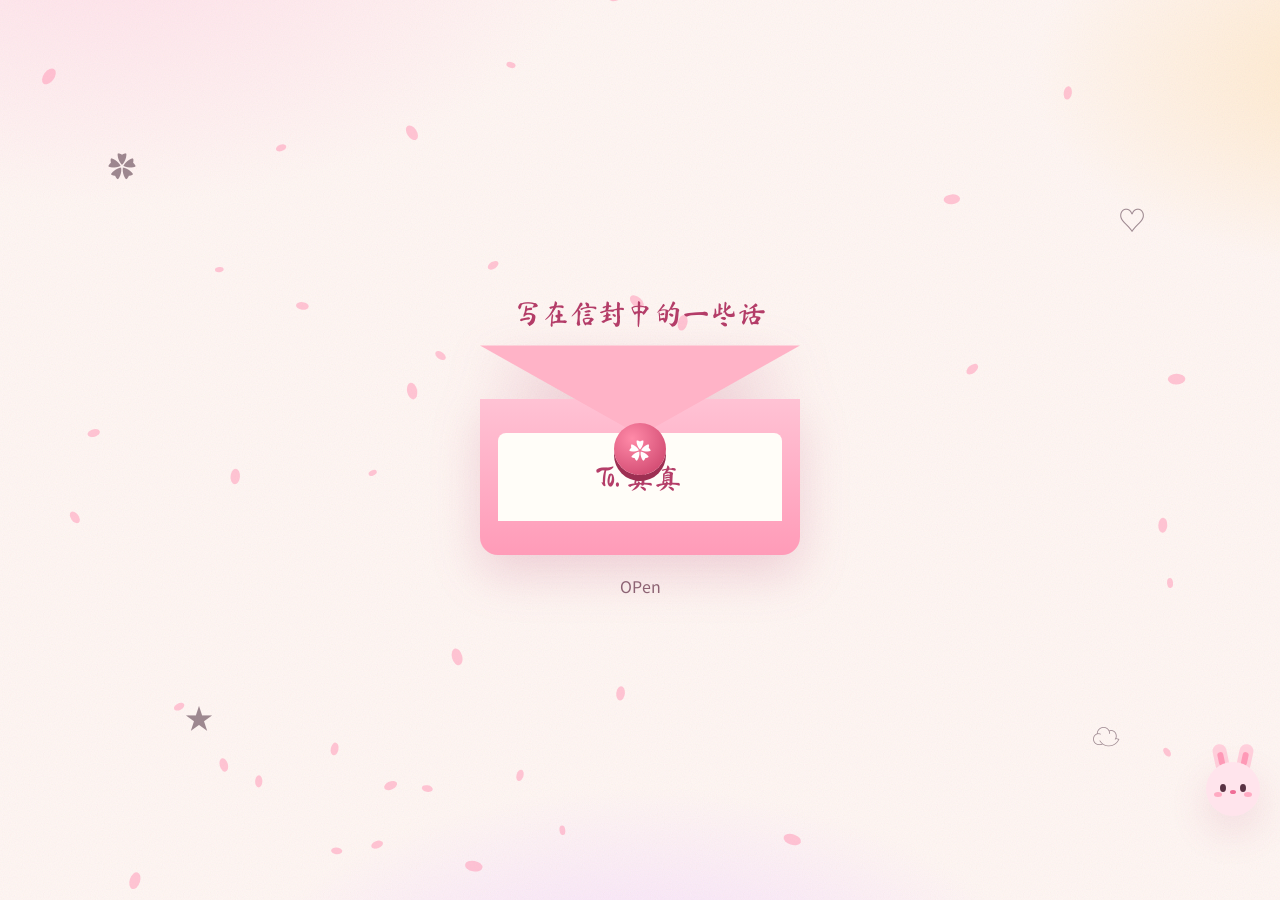
==== commit 1946eb31: "Add files via upload" ====
--- a/index.html
+++ b/index.html
@@ -99,17 +99,11 @@
         <div class="home-row">
           <article class="paper-card tilt-right">
             <div class="tape mint"></div>
-            <h3>从 8.9 起</h3>
-            <p class="big-num"><span id="homeDays">0</span><small> 天</small></p>
-            <p class="soft">日子的可视化hh</p>
-          </article>
-        </div>
-
-        <article class="paper-card">
-          <h3>小花园</h3>
-          <p class="soft">点开花苞有彩蛋！</p>
-          <div class="garden" id="garden"></div>
-        </article>
+            <h3>今天</h3>
+            <p class="big-num" id="homeToday">今天</p>
+            <p class="soft">打开这一页的日子</p>
+          </article>
+        </div>
       </section>
 
       <section class="page" id="page-letter" data-page="letter">
@@ -158,7 +152,7 @@
       <section class="page" id="page-time" data-page="time">
         <div class="section-head">
           <h2 class="cute-title">日子的可视化</h2>
-          <p class="soft">认识、分别，和还可以倒数的那些天。</p>
+          <p class="soft">认识了多少天，和还可以倒数的那些日子。</p>
         </div>
         <div class="timeline" id="timeline"></div>
         <div class="time-grid">
@@ -166,11 +160,6 @@
             <h3>认识了多少天</h3>
             <p class="mega" id="daysKnown">0</p>
             <p class="soft" id="meetLabel"></p>
-          </article>
-          <article class="paper-card clock-card">
-            <h3>分别</h3>
-            <p class="mega" id="daysFarewell">0</p>
-            <p class="soft" id="farewellLabel"></p>
           </article>
           <article class="paper-card clock-card span-2">
             <h3 id="specialLabel">特别日子</h3>
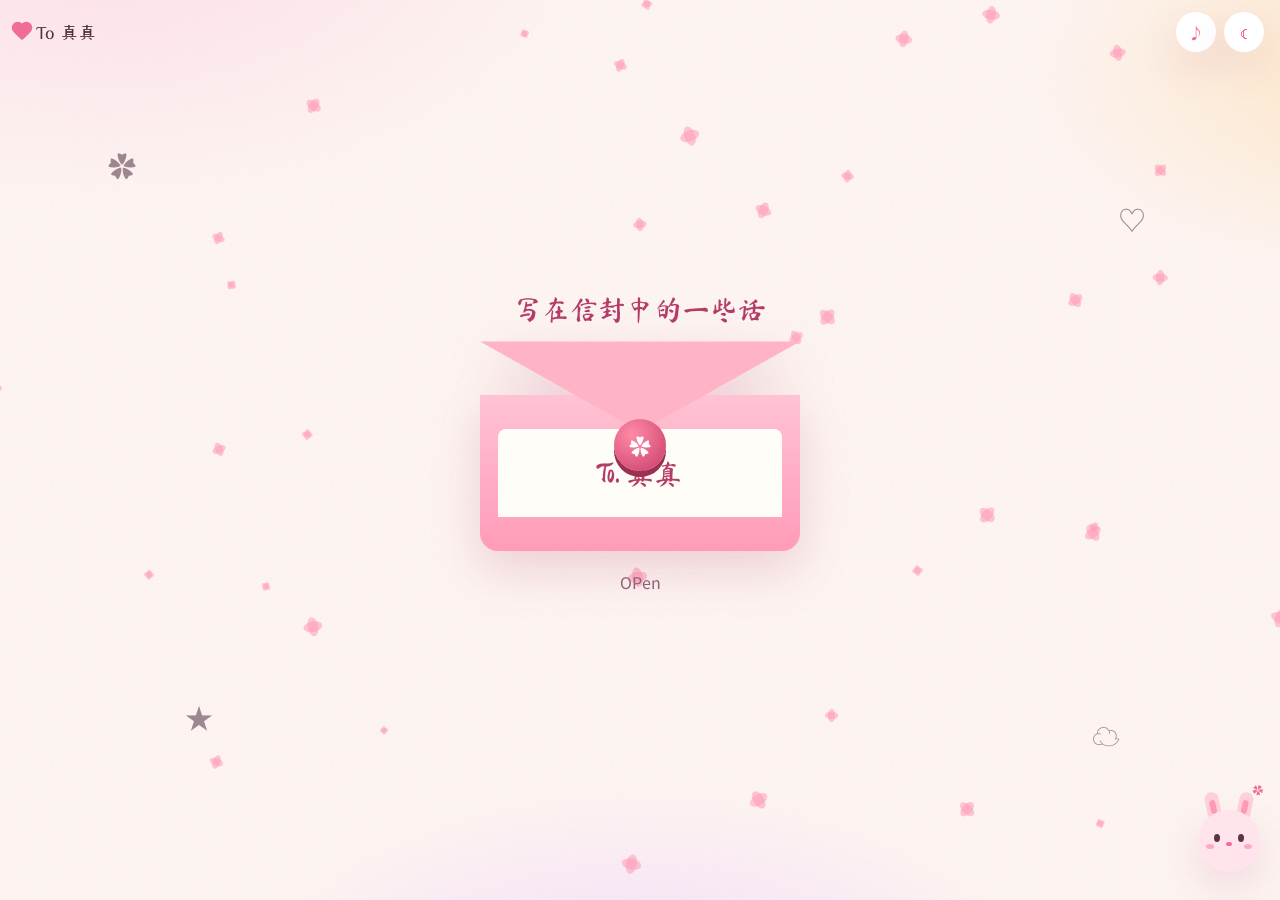
==== commit e8fd3a34: "Add files via upload" ====
--- a/index.html
+++ b/index.html
@@ -15,10 +15,22 @@
   <link rel="stylesheet" href="css/style.css" />
   <base href="./" />
 </head>
-<body>
+<body class="on-landing">
   <p id="configHint" class="config-hint hidden">文字配置没加载成功。请重新上传桌面上修好的 js/config.js，然后按 Ctrl+F5 强刷。</p>
   <canvas id="fx" aria-hidden="true"></canvas>
   <div class="grain" aria-hidden="true"></div>
+
+  <header class="chrome" id="chrome">
+    <div class="brand">
+      <span class="heart-dot" data-egg="4" role="button" tabindex="0"></span>
+      <span id="pageTitle">To 真真</span>
+    </div>
+    <div class="top-actions">
+      <span class="egg-chip" id="eggChip" hidden>彩蛋 0</span>
+      <button class="icon-btn pulse" id="musicBtn" type="button" aria-label="音乐盒">♪</button>
+      <button class="icon-btn" id="themeBtn" type="button" aria-label="日夜">☾</button>
+    </div>
+  </header>
 
   <div id="loader" class="screen loader hidden">
     <div class="loader-card">
@@ -67,18 +79,6 @@
   </div>
 
   <div id="app" class="app hidden">
-    <header class="topbar">
-      <div class="brand">
-        <span class="heart-dot" data-egg="4" role="button" tabindex="0"></span>
-        <span id="pageTitle">To 真真</span>
-      </div>
-      <div class="top-actions">
-        <span class="egg-chip" id="eggChip" hidden>彩蛋 0</span>
-        <button class="icon-btn" id="musicBtn" type="button" aria-label="音乐盒">♪</button>
-        <button class="icon-btn" id="themeBtn" type="button" aria-label="日夜">☾</button>
-      </div>
-    </header>
-
     <main>
       <section class="page active" id="page-home" data-page="home">
         <div class="hero-block">
@@ -109,11 +109,11 @@
       <section class="page" id="page-letter" data-page="letter">
         <article class="letter-sheet">
           <div class="letter-head">
-            <span class="wax">桜</span>
+            <span class="wax" data-egg="6" role="button" tabindex="0" title="蜡封也可以点">桜</span>
             <h2 id="letterTitle">还没寄出的一封</h2>
             <button class="egg-star" data-egg="5" type="button" aria-label="星星">✦</button>
           </div>
-          <p class="letter-body" id="letterBody">真真：
+          <p class="letter-body" id="letterBody">To真真：
 
 还记得第一次和真真Call的北外滩的一晚！
 
@@ -180,10 +180,24 @@
 
       <section class="page" id="page-memories" data-page="memories">
         <div class="section-head">
-          <h2 class="cute-title">碎片墙</h2>
-          <p class="soft">二次元，和一些记下的瞬间。</p>
-        </div>
-        <div class="polaroid-wall" id="memoryWall"></div>
+          <h2 class="cute-title" id="memoriesTitle">碎片墙</h2>
+          <p class="soft">四张拍立得。点开可以看全图。</p>
+        </div>
+        <div class="memory-stage">
+          <button class="petal-egg" data-egg="9" type="button" aria-label="一片樱花">✿</button>
+          <button class="scrap-chip" data-egg="8" type="button">伞</button>
+          <button class="wall-bunny" data-egg="7" type="button" aria-label="墙角小兔">
+            <span class="chibi chibi-sm">
+              <span class="ear left"></span><span class="ear right"></span>
+              <span class="face">
+                <i class="eye"></i><i class="eye"></i>
+                <i class="blush l"></i><i class="blush r"></i>
+                <i class="nose"></i>
+              </span>
+            </span>
+          </button>
+          <div class="polaroid-wall" id="memoryWall"></div>
+        </div>
       </section>
 
       <section class="page" id="page-secret" data-page="secret">
@@ -199,6 +213,17 @@
     </main>
 
     <nav class="dock" id="dock" aria-label="栏目"></nav>
+  </div>
+
+  <div id="lightbox" class="lightbox hidden" role="dialog" aria-modal="true" aria-label="看全图">
+    <button class="lightbox-close" id="lightboxClose" type="button" aria-label="关掉">×</button>
+    <figure class="lightbox-card">
+      <img id="lightboxImg" alt="" />
+      <figcaption>
+        <b id="lightboxTitle"></b>
+        <small id="lightboxCap"></small>
+      </figcaption>
+    </figure>
   </div>
 
   <button class="mascot" id="mascot" type="button" aria-label="团子">
--- a/css/style.css
+++ b/css/style.css
@@ -83,7 +83,7 @@
   min-height: 100dvh;
   display: grid;
   place-items: center;
-  padding: 24px;
+  padding: 88px 24px 96px;
   position: relative;
   z-index: 4;
 }
@@ -159,7 +159,7 @@
 .error { color: var(--rose); }
 .center { text-align: center; }
 
-.btn, .icon-btn, .dock button, .envelope, .sticker, .mascot, .secret-star, .egg-star, .vn-box, .nav-card, .bud {
+.btn, .icon-btn, .dock button, .envelope, .sticker, .mascot, .secret-star, .egg-star, .vn-box, .nav-card, .bud, .wax, .petal-egg, .wall-bunny, .scrap-note, .scrap-chip, .lightbox-close {
   font: inherit;
   cursor: pointer;
   border: 0;
@@ -491,14 +491,24 @@
   z-index: 4;
   max-width: 980px;
   margin: 0 auto;
-  padding: 18px 16px 118px;
-}
-
-.topbar {
+  padding: 72px 16px 118px;
+}
+
+.chrome {
+  position: fixed;
+  top: 0;
+  left: 0;
+  right: 0;
+  z-index: 10;
   display: flex;
   justify-content: space-between;
   align-items: center;
-  margin-bottom: 10px;
+  padding: 12px 16px;
+  pointer-events: none;
+}
+.chrome .brand,
+.chrome .top-actions {
+  pointer-events: auto;
 }
 
 .brand {
@@ -544,6 +554,14 @@
   background: #fff;
   box-shadow: var(--shadow);
   color: var(--rose);
+  transition: transform .18s ease;
+}
+.icon-btn:hover { transform: scale(1.06); }
+.icon-btn.pulse {
+  animation: music-pulse 1.8s ease-in-out infinite;
+}
+@keyframes music-pulse {
+  50% { transform: scale(1.08); box-shadow: 0 0 0 8px rgba(239, 109, 150, .16); }
 }
 body.night .icon-btn { background: #3a2730; }
 
@@ -608,7 +626,7 @@
 }
 .vn-hint { font-size: 12px; color: var(--mute); }
 
-.nav-grid, .word-grid, .time-grid, .polaroid-wall, .home-row, .home-play {
+.nav-grid, .word-grid, .time-grid, .home-row, .home-play {
   display: grid;
   gap: 14px;
 }
@@ -688,7 +706,10 @@
   background: #d94a73; color: #fff;
   display: grid; place-items: center;
   font-size: 14px;
-}
+  cursor: pointer;
+  transition: transform .2s ease;
+}
+.wax:hover { transform: scale(1.08) rotate(-8deg); }
 .letter-head h2 { font-family: var(--font-cute); font-weight: 400; margin: 0; flex: 1; }
 .egg-star {
   background: none;
@@ -846,42 +867,277 @@
   margin: 10px 0;
 }
 
-.polaroid-wall { grid-template-columns: repeat(auto-fill, minmax(180px, 1fr)); }
-.polaroid {
+.memory-stage {
+  position: relative;
+  padding: 6px 4px 36px;
+}
+
+.polaroid-wall {
+  display: grid;
+  grid-template-columns: repeat(2, minmax(0, 1fr));
+  gap: 8px 6px;
+  max-width: 560px;
+  margin: 0 auto;
+}
+
+.polaroid-slot {
+  padding: 14px 10px;
+}
+
+.polaroid,
+.scrap-note,
+.wall-stamp {
   background: #fff;
-  padding: 10px 10px 36px;
-  box-shadow: var(--shadow);
+  padding: 11px 11px 16px;
+  box-shadow: 0 12px 28px rgba(180, 61, 104, 0.14);
   transform: rotate(var(--r, -2deg));
   cursor: pointer;
-  transition: transform .2s ease;
+  transition: transform .28s ease, box-shadow .28s ease;
   position: relative;
-}
-.polaroid:hover { transform: rotate(0deg) scale(1.04); z-index: 2; }
+  width: 100%;
+}
+body.night .polaroid,
+body.night .scrap-note,
+body.night .wall-stamp { background: #3a2730; }
+
+.polaroid-slot:nth-child(1) .polaroid { --r: -2.4deg; }
+.polaroid-slot:nth-child(2) .polaroid { --r: 2.1deg; }
+.polaroid-slot:nth-child(3) .polaroid { --r: 1.6deg; }
+.polaroid-slot:nth-child(4) .polaroid { --r: -1.8deg; }
+
+.polaroid:hover {
+  transform: rotate(0deg) scale(1.03);
+  z-index: 3;
+  box-shadow: 0 18px 36px rgba(180, 61, 104, 0.22);
+}
+
+.polaroid .pin,
+.scrap-note .pin {
+  position: absolute;
+  top: -8px;
+  left: 50%;
+  width: 14px;
+  height: 14px;
+  border-radius: 50%;
+  background: radial-gradient(circle at 35% 30%, #fff, #ef6d96 55%, #b43d68);
+  transform: translateX(-50%);
+  box-shadow: 0 2px 0 rgba(180, 61, 104, .25);
+  z-index: 2;
+}
+
+.polaroid .tape-bit {
+  position: absolute;
+  top: -8px;
+  left: 18px;
+  width: 54px;
+  height: 16px;
+  background: rgba(255, 183, 204, .7);
+  transform: rotate(-8deg);
+  border-radius: 1px;
+}
+.polaroid .tape-bit.mint { left: auto; right: 16px; background: rgba(160, 230, 210, .65); transform: rotate(7deg); }
+.polaroid .tape-bit.lemon { background: rgba(255, 226, 150, .7); transform: rotate(4deg); }
+
+.polaroid .frame {
+  aspect-ratio: 4 / 5;
+  background: #f6e6ec;
+  border-radius: 3px;
+  overflow: hidden;
+  position: relative;
+}
+body.night .polaroid .frame { background: #2b1d24; }
+
 .polaroid .pic {
+  position: absolute;
+  inset: 0;
   width: 100%;
-  height: 200px;
-  object-fit: cover;
-  border-radius: 4px;
+  height: 100%;
+  object-fit: contain;
+  object-position: center;
+  display: block;
+  border-radius: 2px;
+  font-size: 42px;
+  text-align: center;
+  line-height: 1.2;
+}
+
+.polaroid .pic.placeholder {
+  min-height: 140px;
   display: grid;
   place-items: center;
-  font-size: 42px;
   background: #ffe8ef;
 }
+
 .polaroid figcaption {
   font-family: var(--font-hand);
   font-size: 20px;
   text-align: center;
-  margin-top: 8px;
-}
-.polaroid small { display: block; text-align: center; color: var(--mute); font-size: 12px; }
+  margin-top: 10px;
+}
+.polaroid small { display: block; text-align: center; color: var(--mute); font-size: 12px; margin-top: 2px; }
 .tag {
   position: absolute;
-  top: 8px; left: 8px;
+  top: 16px; left: 16px;
   background: #ffd0dd;
   font-size: 11px;
-  padding: 2px 6px;
+  padding: 2px 7px;
   border-radius: 99px;
-}
+  z-index: 2;
+}
+body.night .tag { background: #6a3d50; color: #ffe9f0; }
+
+.scrap-note {
+  background: #fff6d8;
+  padding: 22px 16px 18px;
+  min-height: 120px;
+  font-family: var(--font-hand);
+  font-size: 22px;
+  color: var(--deep);
+  text-align: center;
+  line-height: 1.5;
+}
+body.night .scrap-note { background: #4a3a22; color: #ffe9c8; }
+.scrap-note small {
+  display: block;
+  margin-top: 8px;
+  font-family: var(--font-ui);
+  font-size: 11px;
+  color: var(--mute);
+}
+
+.wall-stamp {
+  background: transparent;
+  box-shadow: none;
+  padding: 18px 8px;
+  text-align: center;
+  cursor: default;
+}
+.wall-stamp .mark {
+  display: inline-grid;
+  place-items: center;
+  width: 92px;
+  height: 92px;
+  margin: 0 auto;
+  border: 3px solid rgba(239, 109, 150, .45);
+  border-radius: 50%;
+  color: var(--rose);
+  font-family: var(--font-hand);
+  font-size: 28px;
+  transform: rotate(-12deg);
+  background: rgba(255, 255, 255, .55);
+}
+body.night .wall-stamp .mark { background: rgba(40, 24, 32, .55); }
+
+.petal-egg {
+  position: absolute;
+  top: -6px;
+  right: 10px;
+  background: none;
+  color: #ef6d96;
+  font-size: 22px;
+  opacity: .55;
+  animation: drift 5s ease-in-out infinite;
+  z-index: 2;
+}
+.petal-egg:hover { opacity: 1; transform: scale(1.2) rotate(16deg); }
+
+.scrap-chip {
+  position: absolute;
+  top: 8px;
+  left: 8px;
+  background: #fff6d8;
+  color: var(--deep);
+  font-family: var(--font-hand);
+  font-size: 16px;
+  padding: 4px 10px;
+  border-radius: 4px;
+  transform: rotate(-8deg);
+  box-shadow: 0 4px 10px rgba(180, 61, 104, .12);
+  z-index: 2;
+}
+body.night .scrap-chip { background: #4a3a22; color: #ffe9c8; }
+
+.wall-bunny {
+  position: absolute;
+  right: 6px;
+  bottom: 0;
+  background: none;
+  z-index: 3;
+  transform: rotate(8deg);
+}
+.wall-bunny .chibi { animation: idle-bob 2.4s ease-in-out infinite; }
+.wall-bunny:hover { transform: rotate(0deg) translateY(-4px); }
+
+#memoriesTitle {
+  cursor: pointer;
+  display: inline-block;
+}
+#memoriesTitle:hover { color: var(--rose); }
+
+.chibi-sm { width: 36px; height: 36px; }
+.chibi-sm .ear { top: -12px; width: 10px; height: 18px; }
+.chibi-sm .ear::after { left: 2px; top: 5px; width: 5px; height: 9px; }
+.chibi-sm .eye { top: 14px; width: 4px; height: 5px; }
+.chibi-sm .eye:first-child { left: 9px; }
+.chibi-sm .eye:nth-child(2) { right: 9px; }
+.chibi-sm .blush { top: 20px; width: 6px; height: 4px; }
+.chibi-sm .blush.l { left: 4px; }
+.chibi-sm .blush.r { right: 4px; }
+.chibi-sm .nose { top: 18px; width: 5px; height: 3px; }
+
+.lightbox {
+  position: fixed;
+  inset: 0;
+  z-index: 20;
+  background: rgba(42, 22, 32, .52);
+  backdrop-filter: blur(8px);
+  display: grid;
+  place-items: center;
+  padding: 28px 16px 96px;
+}
+.lightbox.hidden { display: none !important; }
+.lightbox-card {
+  margin: 0;
+  max-width: min(920px, 94vw);
+  background: #fff;
+  padding: 14px 14px 18px;
+  box-shadow: 0 24px 60px rgba(0, 0, 0, .28);
+  transform: rotate(-1deg);
+  animation: rise .35s ease;
+}
+body.night .lightbox-card { background: #3a2730; }
+.lightbox-card img {
+  display: block;
+  width: auto;
+  height: auto;
+  max-width: min(880px, 88vw);
+  max-height: 72vh;
+  object-fit: contain;
+  background: #f6e6ec;
+}
+.lightbox-card figcaption { text-align: center; margin-top: 10px; }
+.lightbox-card b {
+  display: block;
+  font-family: var(--font-hand);
+  font-size: 26px;
+  font-weight: 400;
+  color: var(--deep);
+}
+.lightbox-card small { color: var(--mute); }
+.lightbox-close {
+  position: absolute;
+  top: 16px;
+  right: 18px;
+  width: 40px;
+  height: 40px;
+  border-radius: 50%;
+  background: #fff;
+  color: var(--rose);
+  font-size: 28px;
+  line-height: 1;
+  box-shadow: var(--shadow);
+}
+body.night .lightbox-close { background: #3a2730; }
 
 .wish-box { margin-top: 18px; text-align: center; }
 .jar-wrap { display: grid; place-items: center; margin: 10px 0; }
@@ -996,11 +1252,27 @@
 .mascot {
   position: fixed;
   right: 14px;
-  bottom: 78px;
+  bottom: 22px;
   background: none;
-  z-index: 9;
-}
-.chibi { position: relative; display: inline-block; width: 54px; height: 54px; }
+  z-index: 11;
+}
+body.is-app .mascot { bottom: 78px; }
+.mascot .chibi { animation: idle-bob 2.8s ease-in-out infinite; }
+.mascot.hop .chibi { animation: bunny-hop .48s ease; }
+.mascot.talk .bubble { animation: pop-in .25s ease; }
+@keyframes idle-bob {
+  50% { transform: translateY(-5px); }
+}
+@keyframes bunny-hop {
+  0%, 100% { transform: translateY(0) rotate(0deg); }
+  35% { transform: translateY(-16px) rotate(-8deg); }
+  70% { transform: translateY(-4px) rotate(4deg); }
+}
+@keyframes pop-in {
+  from { opacity: 0; transform: translateY(6px) scale(.94); }
+  to { opacity: 1; transform: none; }
+}
+.chibi { position: relative; display: inline-block; width: 62px; height: 62px; }
 .chibi-lg { width: 86px; height: 86px; }
 .chibi .ear {
   position: absolute;
@@ -1012,6 +1284,16 @@
 .chibi-lg .ear { top: -28px; width: 20px; height: 42px; }
 .chibi .ear.left { left: 8px; transform: rotate(-12deg); }
 .chibi .ear.right { right: 8px; transform: rotate(12deg); }
+.mascot .ear.right::before {
+  content: "✿";
+  position: absolute;
+  top: -10px;
+  right: -8px;
+  font-size: 11px;
+  color: #ef6d96;
+  transform: rotate(18deg);
+  line-height: 1;
+}
 .chibi .ear::after {
   content: "";
   position: absolute;
@@ -1029,19 +1311,19 @@
 }
 .chibi .eye {
   position: absolute;
-  top: 22px;
+  top: 24px;
   width: 6px; height: 8px;
   background: #5a3344;
   border-radius: 50%;
 }
 .chibi-lg .eye { top: 34px; width: 8px; height: 10px; }
-.chibi .eye:first-child { left: 14px; }
-.chibi .eye:nth-child(2) { right: 14px; }
+.chibi .eye:first-child { left: 16px; }
+.chibi .eye:nth-child(2) { right: 16px; }
 .chibi-lg .eye:first-child { left: 22px; }
 .chibi-lg .eye:nth-child(2) { right: 22px; }
 .chibi .blush {
   position: absolute;
-  top: 30px;
+  top: 34px;
   width: 8px; height: 5px;
   background: #ff9bb8;
   border-radius: 50%;
@@ -1054,7 +1336,7 @@
 .chibi-lg .blush.r { right: 12px; }
 .chibi .nose {
   position: absolute;
-  left: 50%; top: 28px;
+  left: 50%; top: 32px;
   width: 6px; height: 4px;
   background: #ef6d96;
   border-radius: 50%;
@@ -1065,16 +1347,28 @@
 .bubble {
   position: absolute;
   right: 0;
-  bottom: 64px;
-  width: 180px;
+  bottom: 72px;
+  width: 196px;
   background: #fff;
   color: var(--ink);
-  padding: 8px 10px;
-  border-radius: 12px;
+  padding: 9px 11px;
+  border-radius: 12px 12px 4px 12px;
   font-size: 12px;
+  line-height: 1.55;
   box-shadow: var(--shadow);
   text-align: left;
 }
+.bubble::after {
+  content: "";
+  position: absolute;
+  right: 16px;
+  bottom: -6px;
+  border: 6px solid transparent;
+  border-top-color: #fff;
+  border-bottom: 0;
+}
+body.night .bubble { background: #3a2730; }
+body.night .bubble::after { border-top-color: #3a2730; }
 
 @media (min-width: 720px) {
   .nav-grid { grid-template-columns: repeat(2, 1fr); }
@@ -1093,4 +1387,8 @@
   .hero-title { font-size: 40px; }
   .dock button { padding: 8px 8px; font-size: 12px; }
   .mail-cat { left: 0; }
-}
+  .polaroid-wall { max-width: 420px; gap: 4px 0; }
+  .polaroid-slot { padding: 10px 6px; }
+  .lightbox-card img { max-height: 62vh; }
+  .bubble { width: 168px; }
+}
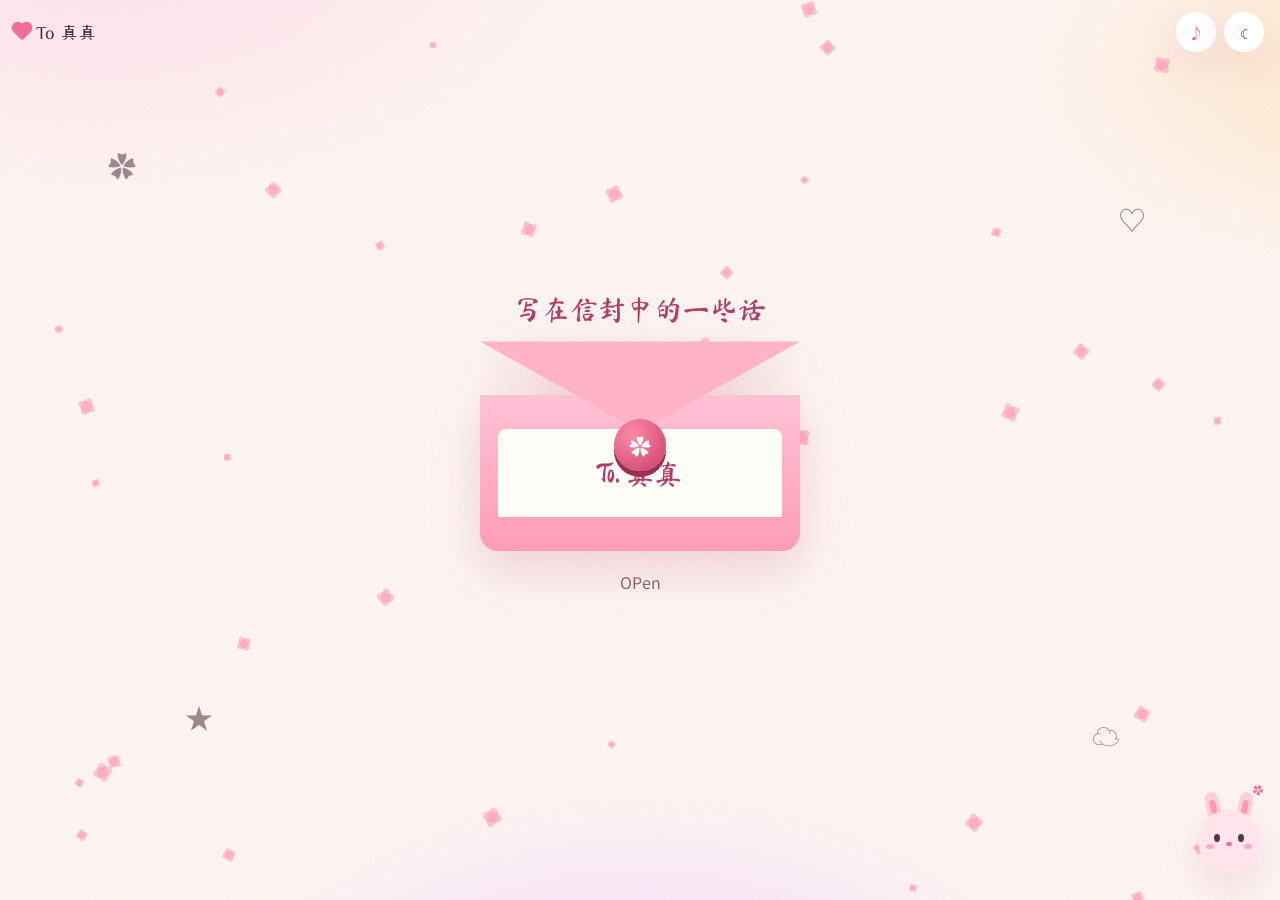
==== commit a76662dc: "Add files via upload" ====
--- a/index.html
+++ b/index.html
@@ -181,7 +181,7 @@
       <section class="page" id="page-memories" data-page="memories">
         <div class="section-head">
           <h2 class="cute-title" id="memoriesTitle">碎片墙</h2>
-          <p class="soft">四张拍立得。点开可以看全图。</p>
+          <p class="soft">一些拍立得。点开可以看全图。</p>
         </div>
         <div class="memory-stage">
           <button class="petal-egg" data-egg="9" type="button" aria-label="一片樱花">✿</button>
--- a/css/style.css
+++ b/css/style.css
@@ -874,14 +874,18 @@
 
 .polaroid-wall {
   display: grid;
-  grid-template-columns: repeat(2, minmax(0, 1fr));
-  gap: 8px 6px;
-  max-width: 560px;
+  grid-template-columns: repeat(3, minmax(0, 1fr));
+  gap: 10px 8px;
+  max-width: 720px;
   margin: 0 auto;
 }
 
 .polaroid-slot {
-  padding: 14px 10px;
+  padding: 12px 8px;
+}
+
+.polaroid-slot:nth-child(7) {
+  grid-column: 2;
 }
 
 .polaroid,
@@ -900,10 +904,13 @@
 body.night .scrap-note,
 body.night .wall-stamp { background: #3a2730; }
 
-.polaroid-slot:nth-child(1) .polaroid { --r: -2.4deg; }
-.polaroid-slot:nth-child(2) .polaroid { --r: 2.1deg; }
-.polaroid-slot:nth-child(3) .polaroid { --r: 1.6deg; }
-.polaroid-slot:nth-child(4) .polaroid { --r: -1.8deg; }
+.polaroid-slot:nth-child(1) .polaroid { --r: -2.2deg; }
+.polaroid-slot:nth-child(2) .polaroid { --r: 1.8deg; }
+.polaroid-slot:nth-child(3) .polaroid { --r: -1.4deg; }
+.polaroid-slot:nth-child(4) .polaroid { --r: 2deg; }
+.polaroid-slot:nth-child(5) .polaroid { --r: -1.6deg; }
+.polaroid-slot:nth-child(6) .polaroid { --r: 1.5deg; }
+.polaroid-slot:nth-child(7) .polaroid { --r: -0.8deg; }
 
 .polaroid:hover {
   transform: rotate(0deg) scale(1.03);
@@ -1387,7 +1394,12 @@
   .hero-title { font-size: 40px; }
   .dock button { padding: 8px 8px; font-size: 12px; }
   .mail-cat { left: 0; }
-  .polaroid-wall { max-width: 420px; gap: 4px 0; }
+  .polaroid-wall {
+    grid-template-columns: repeat(2, minmax(0, 1fr));
+    max-width: 420px;
+    gap: 6px 4px;
+  }
+  .polaroid-slot:nth-child(7) { grid-column: 1 / -1; max-width: 220px; margin: 0 auto; }
   .polaroid-slot { padding: 10px 6px; }
   .lightbox-card img { max-height: 62vh; }
   .bubble { width: 168px; }
